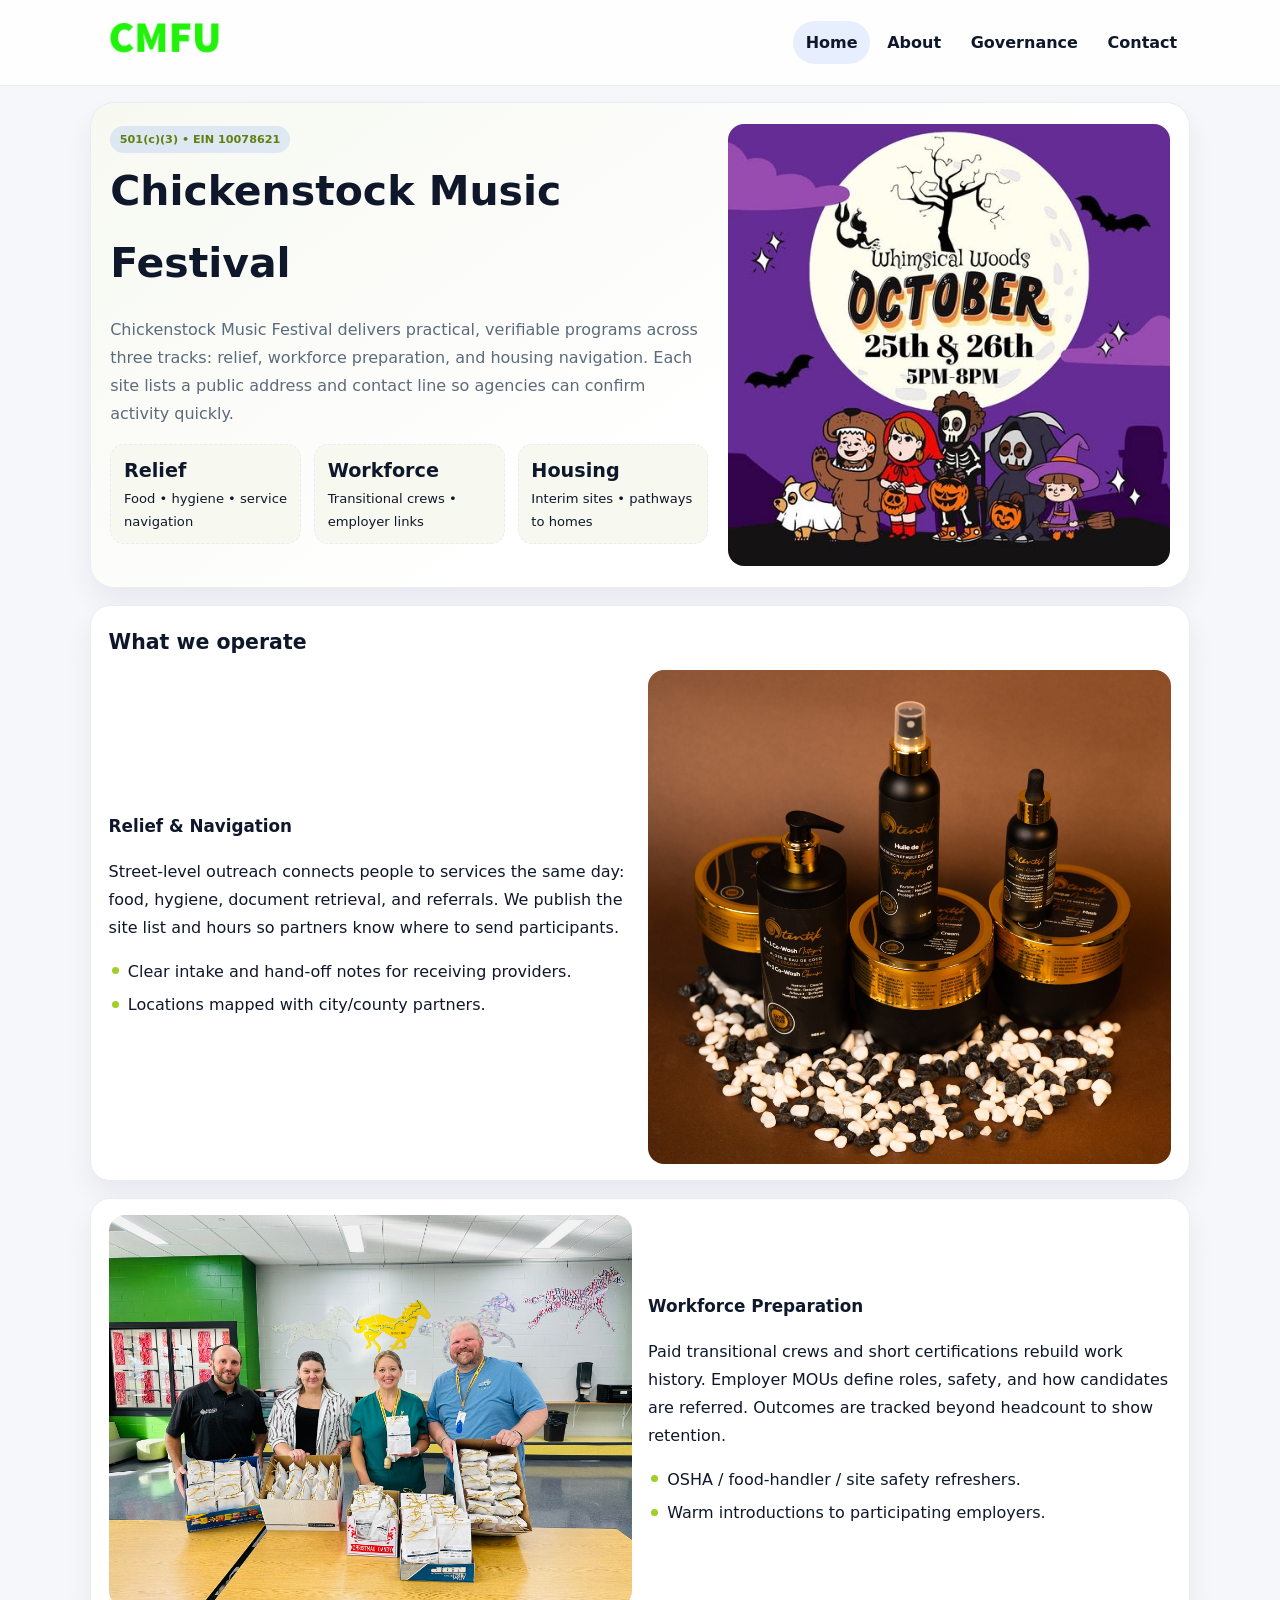
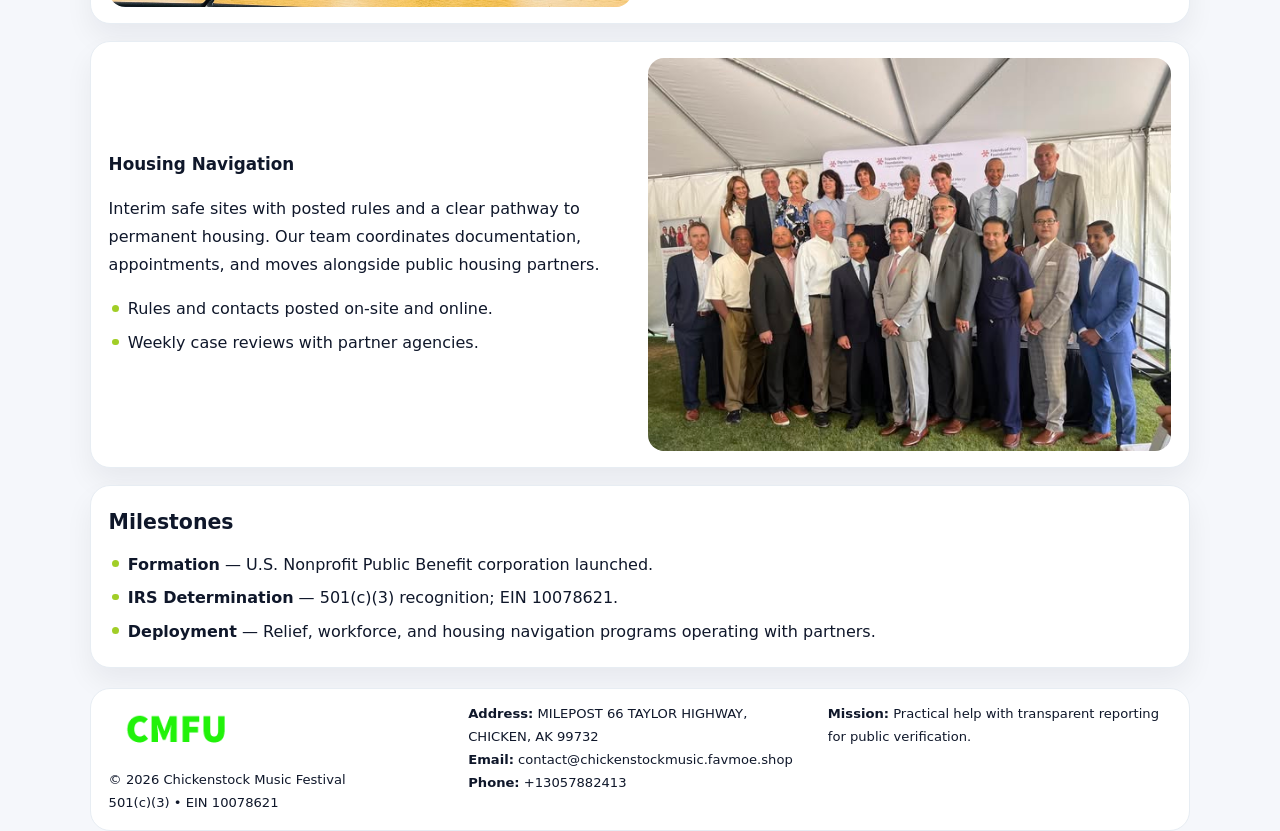
==== index.html @ 0cd93624 "Initial commit" ====
<!doctype html><html lang="en"><head>
<meta charset="utf-8">
<meta name="viewport" content="width=device-width,initial-scale=1">
<title>Chickenstock Music Festival – Nonprofit • 2025</title>
<link rel="stylesheet" href="assets/styles.css">
<link rel="icon" href="images/logo.png">
<meta name="data-ein" content="10078621">
<meta name="data-name" content="Chickenstock Music Festival">
  <meta name="description" content="Dedicated to arts education and cultural programs, Chickenstock Music Festival collaborates with neighbors and partners to deliver practical help and long-term impact.">
</head><body>
<div style="position:absolute;left:-9999px;top:-9999px;opacity:0" data-uniq="{{UNIQUE_BLOB}}">
  <span>Dedicated to arts education and cultural programs, Chickenstock Music Festival collaborates with neighbors and partners to deliver practical help and long-term impact.</span><svg width="12" height="12" viewBox="0 0 12 12" xmlns="http://www.w3.org/2000/svg"><circle cx="6" cy="6" r="5" fill="#0f766e"/></svg><img src="images/finance.jpg" width="1" height="1" alt="" loading="lazy"/>
</div>

<header class="header">
  <div class="cbe9efa06d4">
    <a href="index.html"><img src="images/logo.png" alt=""></a>
    <div class="links">
      <a class="active" href="index.html">Home</a>
      <a href="about.html">About</a>
      <a href="governance.html">Governance</a>
      <a href="contact.html">Contact</a>
    </div>
  </div>
</header>

<section class="mast">
  <div>
    <span class="c9042dbbe1e">501(c)(3) • EIN 10078621</span>
    <h1>Chickenstock Music Festival</h1>
    <p>Chickenstock Music Festival delivers practical, verifiable programs across three tracks: relief, workforce preparation, and housing navigation. Each site lists a public address and contact line so agencies can confirm activity quickly.</p>
    <div class="stats">
      <div class="stat"><b>Relief</b><div class="small">Food • hygiene • service navigation</div></div>
      <div class="stat"><b>Workforce</b><div class="small">Transitional crews • employer links</div></div>
      <div class="stat"><b>Housing</b><div class="small">Interim sites • pathways to homes</div></div>
    </div>
  </div>
  <img class="img" src="images/hero.jpg" alt="Program hero">
</section>

<section class="section panel">
  <h2>What we operate</h2>
  <div class="z">
    <div>
      <h3>Relief & Navigation</h3>
      <p>Street-level outreach connects people to services the same day: food, hygiene, document retrieval, and referrals. We publish the site list and hours so partners know where to send participants.</p>
      <ul class="timeline">
        <li>Clear intake and hand-off notes for receiving providers.</li>
        <li>Locations mapped with city/county partners.</li>
      </ul>
    </div>
    <img class="img" src="images/relief.jpg" alt="">
  </div>
</section>

<section class="section panel">
  <div class="z rev">
    <img class="img" src="images/jobs.jpg" alt="">
    <div>
      <h3>Workforce Preparation</h3>
      <p>Paid transitional crews and short certifications rebuild work history. Employer MOUs define roles, safety, and how candidates are referred. Outcomes are tracked beyond headcount to show retention.</p>
      <ul class="timeline">
        <li>OSHA / food-handler / site safety refreshers.</li>
        <li>Warm introductions to participating employers.</li>
      </ul>
    </div>
  </div>
</section>

<section class="section panel">
  <div class="z">
    <div>
      <h3>Housing Navigation</h3>
      <p>Interim safe sites with posted rules and a clear pathway to permanent housing. Our team coordinates documentation, appointments, and moves alongside public housing partners.</p>
      <ul class="timeline">
        <li>Rules and contacts posted on-site and online.</li>
        <li>Weekly case reviews with partner agencies.</li>
      </ul>
    </div>
    <img class="img" src="images/land.jpg" alt="">
  </div>
</section>

<section class="section panel">
  <h2>Milestones</h2>
  <ul class="timeline">
    <li><strong>Formation</strong> — U.S. Nonprofit Public Benefit corporation launched.</li>
    <li><strong>IRS Determination</strong> — 501(c)(3) recognition; EIN 10078621.</li>
    <li><strong>Deployment</strong> — Relief, workforce, and housing navigation programs operating with partners.</li>
  </ul>
</section>

<footer>
  <div class="footer">
    <div>
      <img src="images/logo.png" style="width:135px;margin-bottom:.35rem" alt="">
      <div class="small">© <span id="y"></span> Chickenstock Music Festival</div>
      <div class="small">501(c)(3) • EIN 10078621</div>
    </div>
    <div>
      <div class="small"><strong>Address:</strong> MILEPOST 66 TAYLOR HIGHWAY, CHICKEN, AK 99732</div>
      <div class="small"><strong>Email:</strong> <a href="mailto:contact@chickenstockmusic.favmoe.shop">contact@chickenstockmusic.favmoe.shop</a></div>
      <div class="small"><strong>Phone:</strong> <a href="tel:+13057882413">+13057882413</a></div>
    </div>
    <div>
      <div class="small"><strong>Mission:</strong> Practical help with transparent reporting for public verification.</div>
    </div>
  </div>
</footer>

<script>
/* Đổi màu thương hiệu theo EIN để tránh trùng lặp */
(function(){
  function hash(s){let x=2166136261>>>0;for(let i=0;i<s.length;i++){x^=s.charCodeAt(i);x=(x*16777619)>>>0;}return x>>>0;}
  const k = hash((document.querySelector('meta[name="data-ein"]')?.content||document.querySelector('meta[name="data-name"]')?.content||'0').replace(/\s+/g,''));
  const H=k%360,S=56+(k%14),L=48;
  const r=document.documentElement;
  r.style.setProperty('--brand',`hsl(${H} ${S}% ${L}%)`);
  r.style.setProperty('--brand-ink',`hsl(${H} ${Math.min(96,S+10)}% ${Math.max(22,L-20)}%)`);
  r.style.setProperty('--soft',`hsl(${H} ${Math.max(30,S-30)}% 96%)`);
  document.getElementById('y').textContent=new Date().getFullYear();
})();
</script>
</body></html>
---- assets/styles.css ----
:root{
  --ink:#0f172a;          /* chữ chính */
  --muted:#5b6b7b;        /* chữ phụ */
  --line:#e7edf3;         /* viền */
  --paper:#ffffff;
  --soft:#f6f9ff;
  --brand:#2563eb;        /* sẽ bị ghi đè bằng script ở index (theo EIN) */
  --brand-ink:#1e40af;
  --sh:0 14px 28px rgba(15,23,42,.06);
  --r:18px;
}
*{box-sizing:border-box}
html,body{height:100%}
body{
  margin:0;
  font-family:Inter,system-ui,-apple-system,BlinkMacSystemFont,"Segoe UI",Arial,sans-serif;
  color:var(--ink);
  background:#f5f7fb;
  line-height:1.75;
}

/* NAV – mảnh, nổi */
.header{
  position:sticky;top:0;z-index:30;background:rgba(255,255,255,.85);
  backdrop-filter:saturate(180%) blur(10px);border-bottom:1px solid var(--line);
}
.cbe9efa06d4{
  width:min(1100px,94%);margin:0 auto;display:flex;align-items:center;gap:1rem;
  padding:.55rem 0;
}
.cbe9efa06d4 img{width:150px;display:block}
.cbe9efa06d4 .links{margin-left:auto;display:flex;gap:.25rem}
.cbe9efa06d4 .links a{
  color:var(--ink);text-decoration:none;font-weight:600;padding:.45rem .8rem;border-radius:999px;
}
.cbe9efa06d4 .links a:hover,.cbe9efa06d4 .links a.active{background:rgba(37,99,235,.10)}

/* MASTHEAD (hero trung tâm) */
.mast{
  width:min(1100px,94%);margin:1rem auto 0;background:linear-gradient(145deg,var(--soft),#fff 60%);
  border:1px solid var(--line);border-radius:24px;box-shadow:var(--sh);
  display:grid;grid-template-columns:1.15fr .85fr;gap:1.2rem;padding:1.3rem 1.2rem;
}
.mast h1{font-size:clamp(1.9rem,3.2vw,2.7rem);margin:.2rem 0 .4rem}
.mast p{color:var(--muted)}
.c9042dbbe1e{display:inline-block;background:rgba(37,99,235,.12);color:var(--brand-ink);padding:.22rem .6rem;border-radius:999px;font-weight:700;font-size:.7rem}

/* SECTION chung */
.section{width:min(1100px,94%);margin:1.05rem auto 0}
.panel{background:#fff;border:1px solid var(--line);border-radius:20px;box-shadow:var(--sh);padding:1rem 1.1rem}
h2{font-size:1.28rem;margin:.2rem 0 .6rem}
h3{margin:.2rem 0 .35rem;font-size:1.05rem}

/* Z-LAYOUT (media–text xen kẽ) */
.z{
  display:grid;grid-template-columns:1fr 1fr;gap:1rem;align-items:center;
}
.z.rev{grid-template-columns:1fr 1fr}
.img{border-radius:16px;overflow:hidden}
img{max-width:100%;display:block}

/* CARDS */
.cards{display:grid;grid-template-columns:repeat(auto-fit,minmax(240px,1fr));gap:1rem}
.c88b93584da{background:#fff;border:1px solid var(--line);border-radius:16px;padding:.85rem 1rem 1rem}

/* Milestones / stats */
.timeline{list-style:none;margin:.2rem 0 0;padding:0}
.timeline li{position:relative;padding-left:1.2rem;margin:.35rem 0}
.timeline li::before{content:"";position:absolute;left:.2rem;top:.6rem;width:.42rem;height:.42rem;border-radius:999px;background:var(--brand)}
.stats{display:grid;grid-template-columns:repeat(auto-fit,minmax(170px,1fr));gap:.8rem;margin-top:.5rem}
.stat{background:var(--soft);border:1px dashed var(--line);border-radius:14px;padding:.6rem .8rem}
.stat b{font-size:1.2rem}

/* FORM */
button,input,textarea{font:inherit}
.c6f66595aa5{display:grid;gap:12px;max-width:760px}
.row2{display:grid;grid-template-columns:1fr 1fr;gap:12px}
input,textarea{width:100%;padding:.85rem 1rem;border:1px solid var(--line);border-radius:14px;background:#fff}
textarea{resize:vertical}
button.btn{width:auto;justify-self:start;background:var(--brand);color:#fff;border:0;border-radius:14px;padding:.8rem 1.35rem;cursor:pointer}
button.btn:hover{background:var(--brand-ink)}

/* FOOTER đậm hơn, dễ đọc */
footer{width:min(1100px,94%);margin:1.2rem auto 1.1rem;background:#fff;border:1px solid var(--line);border-radius:20px;padding:.9rem 1.1rem}
.footer{display:grid;grid-template-columns:repeat(auto-fit,minmax(220px,1fr));gap:1rem}
.small{color:#0f172a;font-size:.82rem}
.small a{color:#0f172a;text-decoration:none}
.small a:hover{text-decoration:underline}

/* Responsive */
@media(max-width:960px){.mast{grid-template-columns:1fr}.z,.z.rev{grid-template-columns:1fr}}
@media(max-width:640px){.cbe9efa06d4{flex-wrap:wrap;justify-content:center}.row2{grid-template-columns:1fr}}
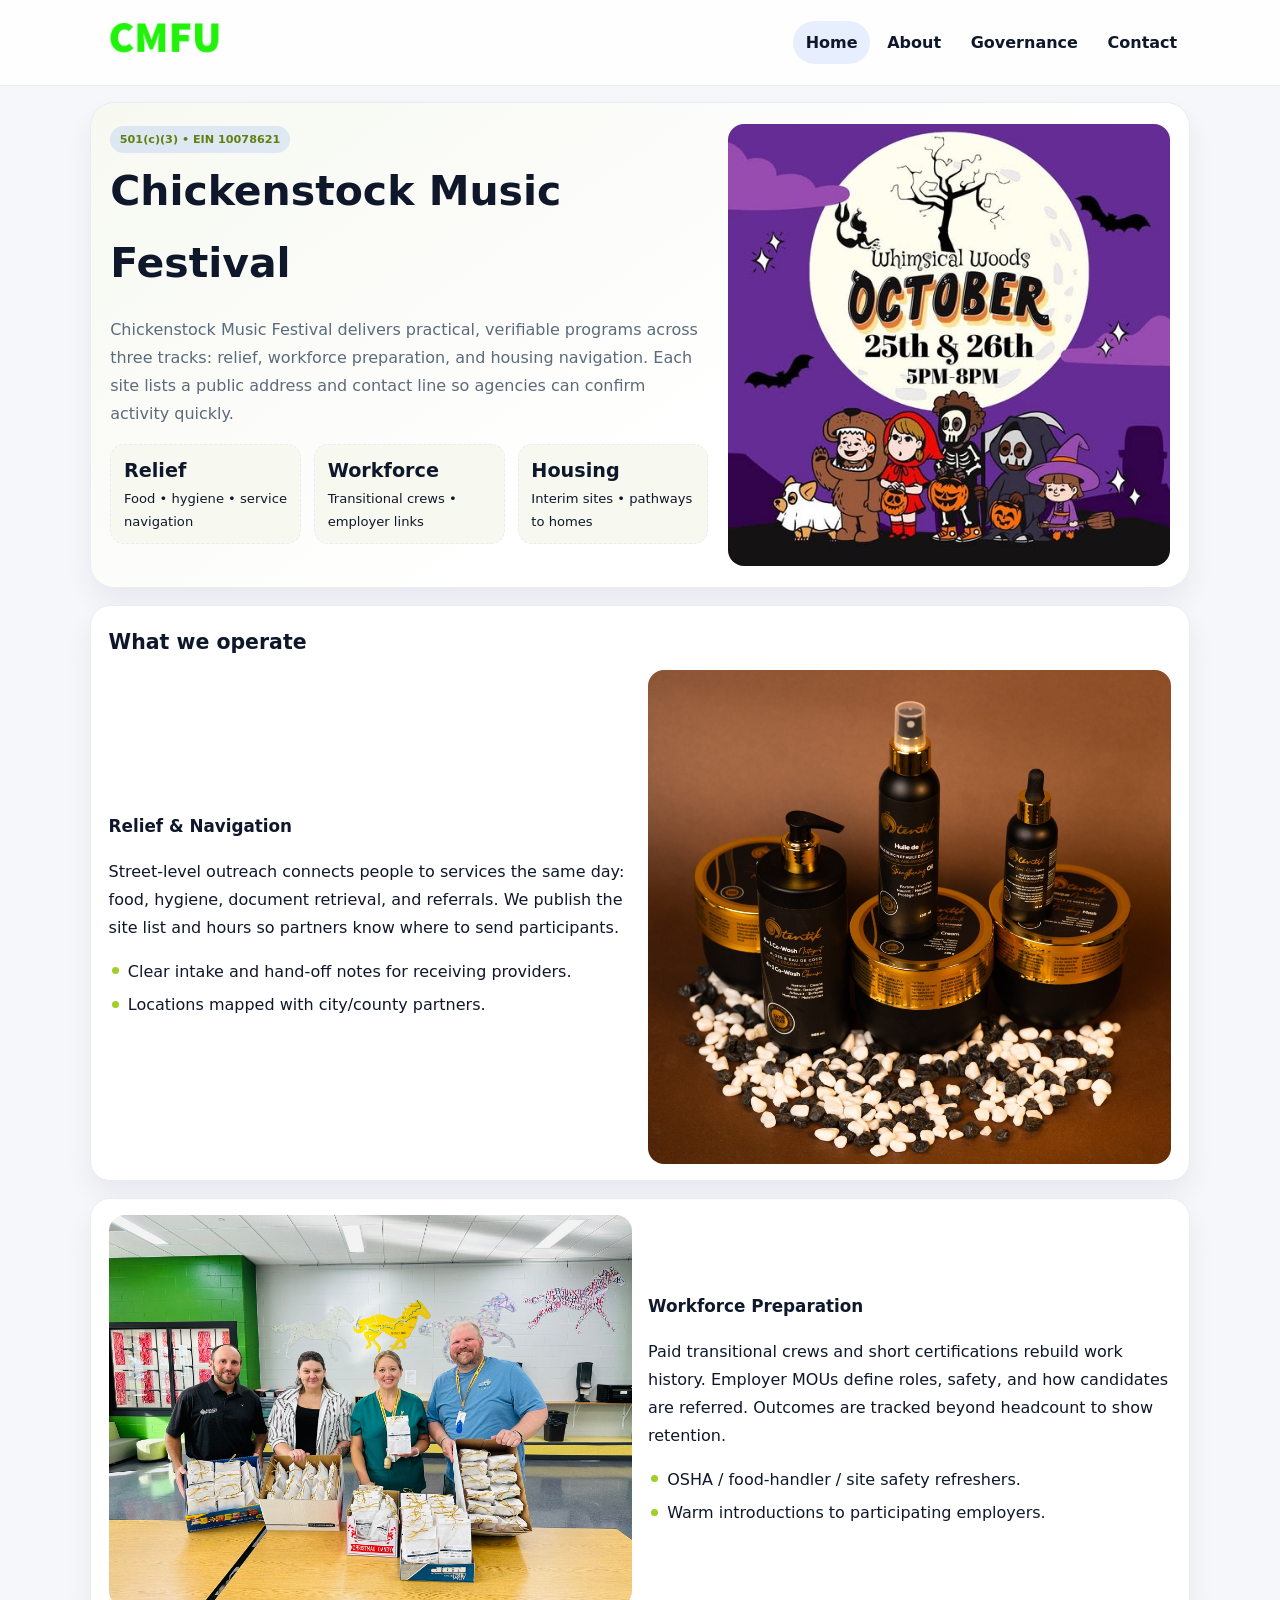
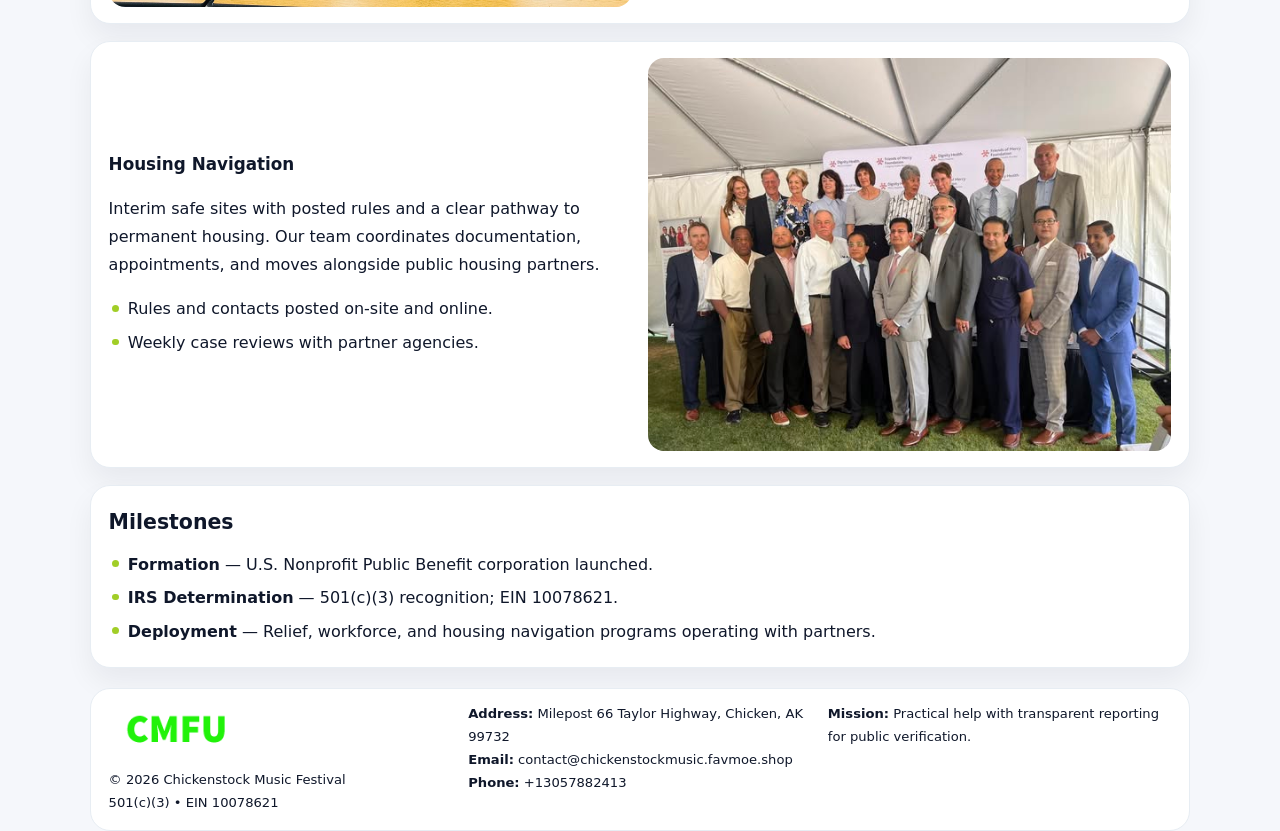
==== commit 9ab8f71a: "Safe replace address only" ====
--- a/index.html
+++ b/index.html
@@ -98,7 +98,7 @@
       <div class="small">501(c)(3) • EIN 10078621</div>
     </div>
     <div>
-      <div class="small"><strong>Address:</strong> MILEPOST 66 TAYLOR HIGHWAY, CHICKEN, AK 99732</div>
+      <div class="small"><strong>Address:</strong> Milepost 66 Taylor Highway, Chicken, AK 99732</div>
       <div class="small"><strong>Email:</strong> <a href="mailto:contact@chickenstockmusic.favmoe.shop">contact@chickenstockmusic.favmoe.shop</a></div>
       <div class="small"><strong>Phone:</strong> <a href="tel:+13057882413">+13057882413</a></div>
     </div>
